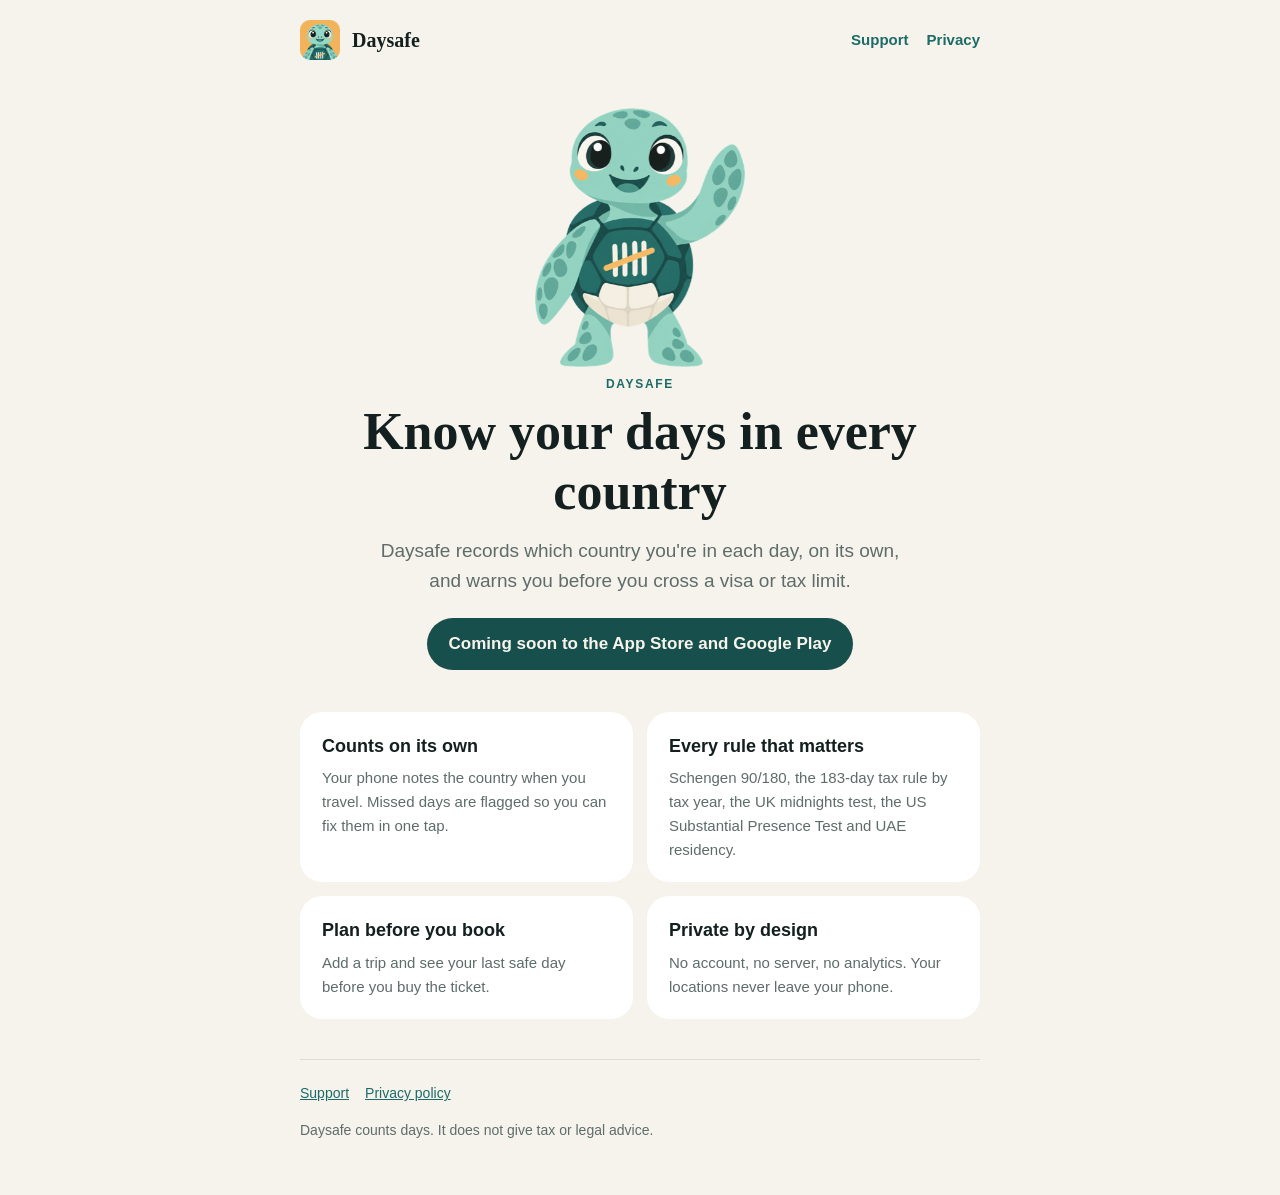
==== index.html @ 77009414 "Add the Daysafe home, support and privacy pages Co-Authored-By: Claude Opus 5.5 <noreply@anthropic.c" ====
<!doctype html>
<html lang="en">
<head>
  <meta charset="utf-8">
  <meta name="viewport" content="width=device-width, initial-scale=1">
  <title>Daysafe: Residency Day Tracker</title>
  <meta name="description" content="Daysafe counts the days you spend in every country and warns you before you overstay Schengen 90/180 or cross a 183-day tax limit.">
  <link rel="icon" href="img/favicon.png">
  <link rel="stylesheet" href="style.css">
</head>
<body>
  <div class="wrap">
    <header class="top">
      <img src="img/icon.png" alt="">
      <a class="brand" href="./">Daysafe</a>
      <nav><a href="support.html">Support</a><a href="privacy.html">Privacy</a></nav>
    </header>

    <section class="hero">
      <img src="img/tally.png" alt="Tally, the Daysafe turtle, waving">
      <div class="eyebrow">Daysafe</div>
      <h1>Know your days in every country</h1>
      <p class="lead">Daysafe records which country you're in each day, on its own, and warns you before you cross a visa or tax limit.</p>
      <span class="badge">Coming soon to the App Store and Google Play</span>
    </section>

    <section class="cards">
      <div class="card"><h3>Counts on its own</h3><p>Your phone notes the country when you travel. Missed days are flagged so you can fix them in one tap.</p></div>
      <div class="card"><h3>Every rule that matters</h3><p>Schengen 90/180, the 183-day tax rule by tax year, the UK midnights test, the US Substantial Presence Test and UAE residency.</p></div>
      <div class="card"><h3>Plan before you book</h3><p>Add a trip and see your last safe day before you buy the ticket.</p></div>
      <div class="card"><h3>Private by design</h3><p>No account, no server, no analytics. Your locations never leave your phone.</p></div>
    </section>

    <footer>
      <a href="support.html">Support</a><a href="privacy.html">Privacy policy</a>
      <p>Daysafe counts days. It does not give tax or legal advice.</p>
    </footer>
  </div>
</body>
</html>
---- style.css ----
:root {
  --paper: #f6f3ec;
  --card: #ffffff;
  --ink: #14201f;
  --ink-soft: #5e6c6a;
  --line: #e2dcd0;
  --teal: #1d6b67;
  --teal-deep: #174f4c;
  --on-teal: #f7f4ec;
  --amber: #f2b35b;
  color-scheme: light dark;
}

@media (prefers-color-scheme: dark) {
  :root {
    --paper: #0d1413;
    --card: #16201f;
    --ink: #e9efed;
    --ink-soft: #9aadaa;
    --line: #2a3534;
    --teal: #63c5bc;
  }
}

* { box-sizing: border-box; }

body {
  margin: 0;
  background: var(--paper);
  color: var(--ink);
  font: 17px/1.6 -apple-system, BlinkMacSystemFont, "Segoe UI", Roboto, sans-serif;
}

a { color: var(--teal); }

.wrap { max-width: 720px; margin: 0 auto; padding: 0 20px; }

header.top { display: flex; align-items: center; gap: 12px; padding: 20px 0; }
header.top img { width: 40px; height: 40px; border-radius: 10px; }
header.top a.brand { font: 700 20px/1 ui-serif, "New York", Georgia, serif; color: var(--ink); text-decoration: none; }
header.top nav { margin-left: auto; display: flex; gap: 18px; font-size: 15px; font-weight: 600; }
header.top nav a { text-decoration: none; }

.eyebrow { font-size: 12px; font-weight: 700; letter-spacing: 0.14em; text-transform: uppercase; color: var(--teal); }

h1, h2 { font-family: ui-serif, "New York", Georgia, serif; line-height: 1.15; }
h1 { font-size: clamp(34px, 7vw, 52px); margin: 8px 0 14px; }
h2 { font-size: 26px; margin: 36px 0 10px; }
h3 { font-size: 18px; margin: 24px 0 6px; }

.hero { text-align: center; padding: 28px 0 8px; }
.hero img { width: 210px; height: auto; }
.hero p.lead { font-size: 19px; color: var(--ink-soft); max-width: 540px; margin: 0 auto 22px; }

.badge {
  display: inline-block; padding: 12px 22px; border-radius: 999px;
  background: var(--teal-deep); color: var(--on-teal); font-weight: 600; text-decoration: none;
}

.cards { display: grid; gap: 14px; margin: 34px 0; }
@media (min-width: 640px) { .cards { grid-template-columns: 1fr 1fr; } }
.card { background: var(--card); border-radius: 22px; padding: 20px 22px; }
.card h3 { margin-top: 0; }
.card p { margin: 0; color: var(--ink-soft); font-size: 15px; }

.doc { background: var(--card); border-radius: 24px; padding: 8px 26px 26px; margin: 10px 0 30px; }
.doc p, .doc li { color: var(--ink); }
.muted { color: var(--ink-soft); font-size: 15px; }

footer { border-top: 1px solid var(--line); margin-top: 40px; padding: 22px 0 40px; font-size: 14px; color: var(--ink-soft); }
footer a { margin-right: 16px; }
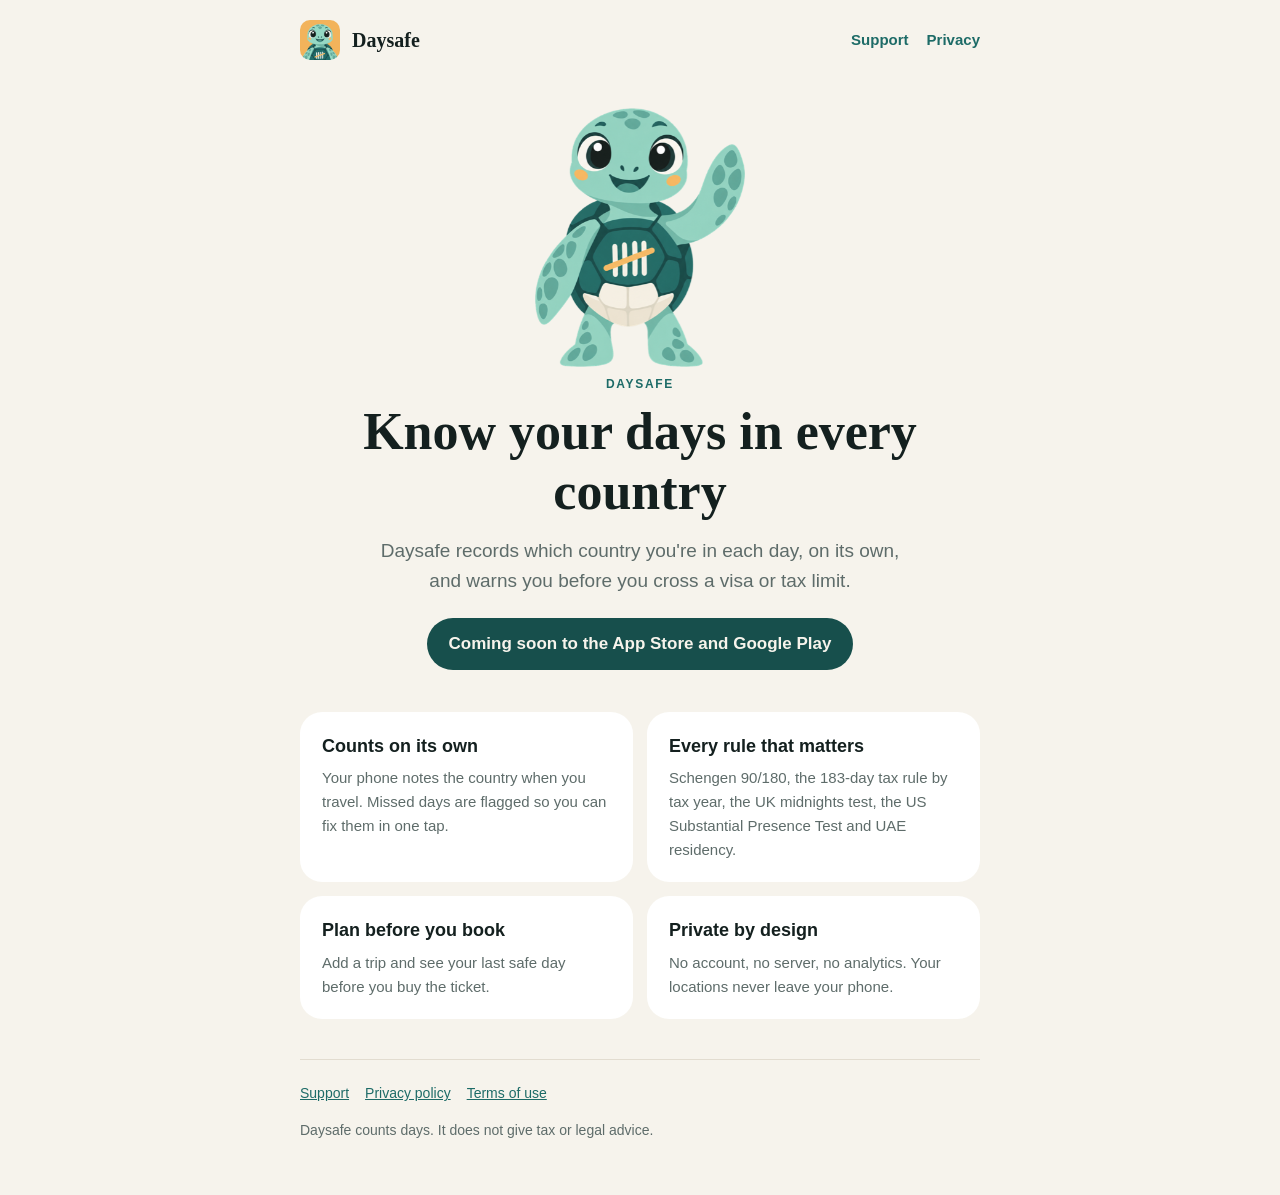
==== commit a5d5c035: "Add the terms of use page and link it from every footer" ====
--- a/index.html
+++ b/index.html
@@ -32,7 +32,7 @@
     </section>
 
     <footer>
-      <a href="support.html">Support</a><a href="privacy.html">Privacy policy</a>
+      <a href="support.html">Support</a><a href="privacy.html">Privacy policy</a><a href="terms.html">Terms of use</a>
       <p>Daysafe counts days. It does not give tax or legal advice.</p>
     </footer>
   </div>
